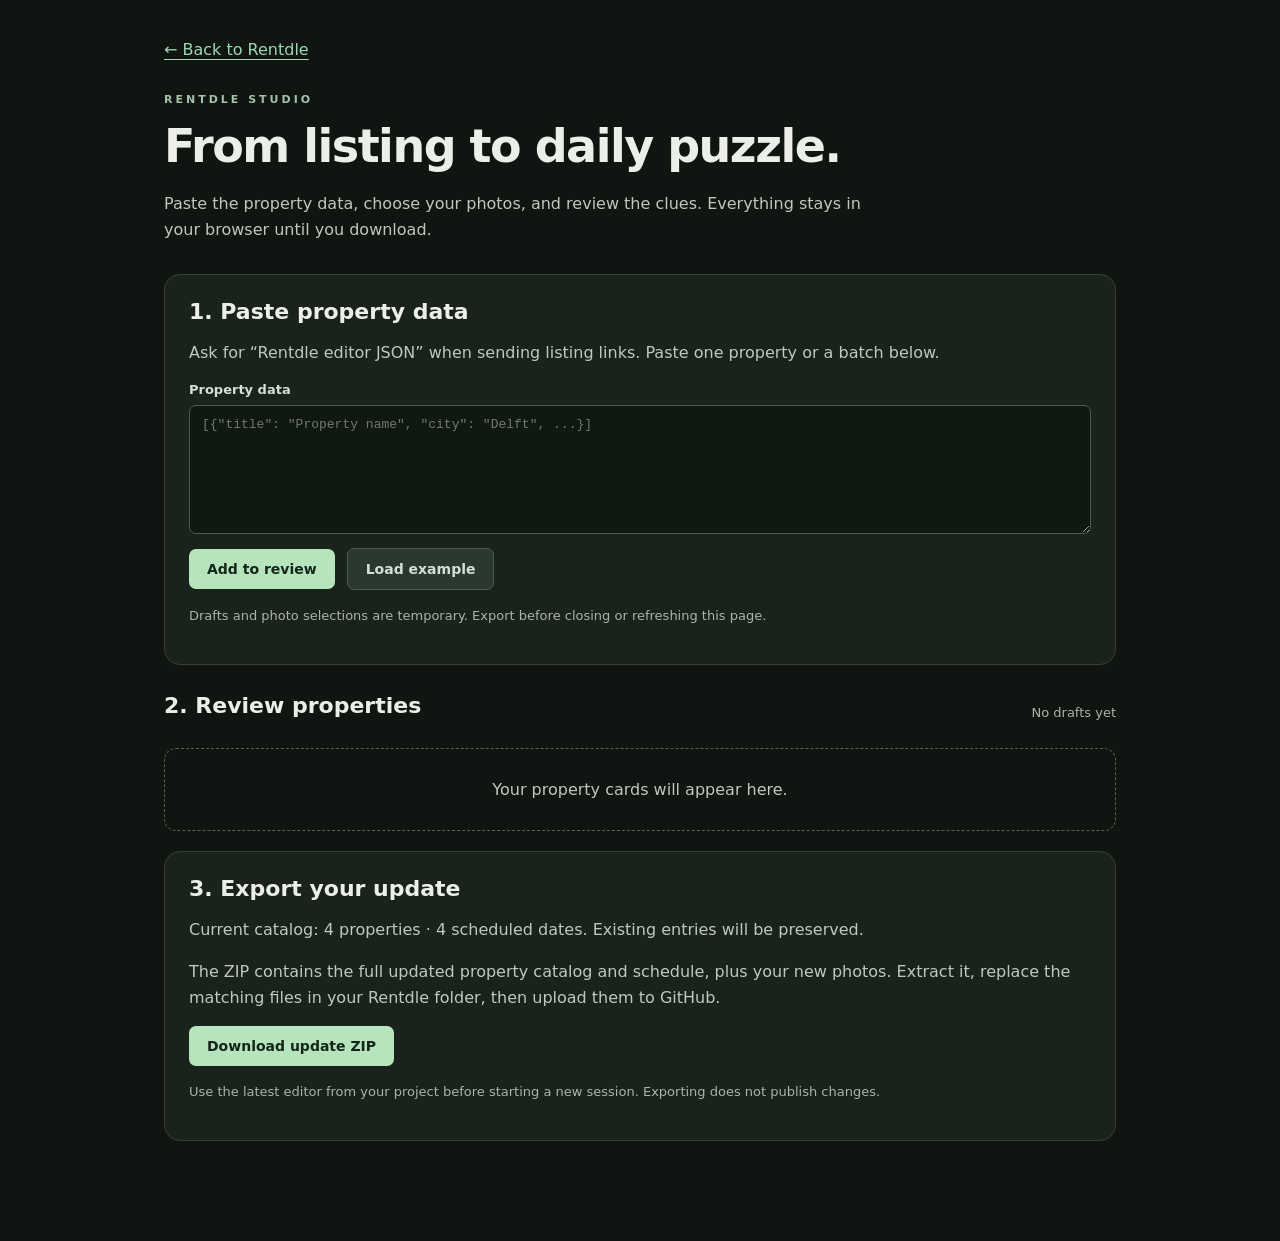
==== editor.html @ a627c155 "editor update" ====
<!doctype html>
<html lang="en"><head><meta charset="utf-8"><meta name="viewport" content="width=device-width, initial-scale=1"><title>Rentdle · Property editor</title><link rel="stylesheet" href="editor.css"></head>
<body><main>
<header><a href="index.html">← Back to Rentdle</a><p class="eyebrow">RENTDLE STUDIO</p><h1>From listing to daily puzzle.</h1><p>Paste the property data, choose your photos, and review the clues. Everything stays in your browser until you download.</p></header>
<section class="panel"><h2>1. Paste property data</h2><p>Ask for “Rentdle editor JSON” when sending listing links. Paste one property or a batch below.</p><label for="import-data">Property data</label><textarea id="import-data" rows="7" spellcheck="false" placeholder='[{"title": "Property name", "city": "Delft", ...}]'></textarea><div class="actions"><button id="import-button">Add to review</button><button class="secondary" id="example-button">Load example</button></div><p id="import-status" role="status"></p><p class="muted">Drafts and photo selections are temporary. Export before closing or refreshing this page.</p></section>
<section><div class="section-heading"><h2>2. Review properties</h2><span id="count">No drafts yet</span></div><div id="drafts"><p class="empty">Your property cards will appear here.</p></div></section>
<section class="panel"><h2>3. Export your update</h2><p id="catalog-summary"></p><p>The ZIP contains the full updated property catalog and schedule, plus your new photos. Extract it, replace the matching files in your Rentdle folder, then upload them to GitHub.</p><button id="export-button">Download update ZIP</button><div id="export-errors" role="alert"></div><p id="export-status" role="status"></p><p class="muted">Use the latest editor from your project before starting a new session. Exporting does not publish changes.</p></section>
</main><template id="card-template"><article class="panel property-card"><div class="section-heading"><h3></h3><button type="button" class="secondary remove">Remove draft</button></div><div class="fields"></div><p class="missing"></p><div class="photos"></div><label class="date-label">Puzzle date (optional)<input type="date" class="puzzle-date"></label><p class="muted">Leave blank to add this property without scheduling it.</p><div class="section-heading"><h4>Clue preview</h4><button type="button" class="secondary regenerate">Regenerate text clues</button></div><p class="muted">Photos are clues 1 and 2. Edit the text below if you want different wording.</p><div class="clue-fields"></div></article></template>
<script src="properties.js"></script><script src="schedule.js"></script><script src="editor-core.js"></script><script src="editor.js"></script></body></html>
---- editor.css ----
:root{font-family:Inter,system-ui,sans-serif;color:#eceeea;background:#101511;color-scheme:dark}*{box-sizing:border-box}body{margin:0}main{max-width:1000px;margin:auto;padding:40px 24px 72px}header{max-width:720px;margin-bottom:32px}a{color:#9ed8b3;text-underline-offset:4px}h1{font-size:clamp(30px,5vw,46px);line-height:1.1;letter-spacing:-1.5px;margin:12px 0 20px}h2{font-size:22px;margin:0 0 14px}h3{margin:0;font-size:20px}h4{font-size:17px;margin:12px 0}p{line-height:1.6;color:#bfc8c0}.eyebrow{color:#a3c2a9;letter-spacing:3px;font-size:11px;font-weight:700;margin-top:32px}.panel{background:#1a221c;border:1px solid #344036;border-radius:16px;padding:24px;margin:20px 0 28px}label{display:block;font-size:13px;font-weight:600;color:#d6ded7}input,textarea{display:block;width:100%;padding:11px 12px;margin:8px 0 0;background:#101812;border:1px solid #4b5a4e;border-radius:7px;font:inherit;color:#fff}textarea{resize:vertical;min-height:70px}#import-data{font-family:ui-monospace,monospace;font-size:13px}button{border:0;border-radius:7px;padding:12px 18px;background:#b5e4bd;color:#142619;font:inherit;font-size:14px;font-weight:700;cursor:pointer}.secondary{background:#2a382d;color:#d4dfd6;border:1px solid #4b5a4e}button:disabled{opacity:.5;cursor:wait}button:hover{filter:brightness(1.1)}.actions,.section-heading{display:flex;align-items:center;justify-content:space-between;gap:12px;flex-wrap:wrap}.actions{justify-content:flex-start;margin-top:14px}.section-heading{margin-bottom:14px}.fields{display:grid;grid-template-columns:repeat(2,minmax(0,1fr));gap:16px}.wide{grid-column:1/-1}.photos{display:grid;grid-template-columns:1fr 1fr;gap:16px;margin:20px 0}.photo-preview{width:100%;height:160px;object-fit:contain;background:#0d120e;border-radius:8px;margin-top:12px}.date-label{max-width:240px}.clue-fields{display:grid;gap:14px}.muted,#count{font-size:13px;color:#a8b5aa}.missing,#export-errors{color:#ffcd8a;white-space:pre-line;line-height:1.6}#import-status,#export-status{color:#b5e4bd;white-space:pre-line}.empty{padding:28px;text-align:center;border:1px dashed #526354;border-radius:12px}input[type=file]{font-size:12px}button:focus-visible,input:focus-visible,textarea:focus-visible,a:focus-visible{outline:3px solid #e5edab;outline-offset:3px}@media(max-width:600px){main{padding:24px 14px}.panel{padding:18px}.fields,.photos{grid-template-columns:1fr}.wide{grid-column:auto}.section-heading button{padding:9px 12px}}
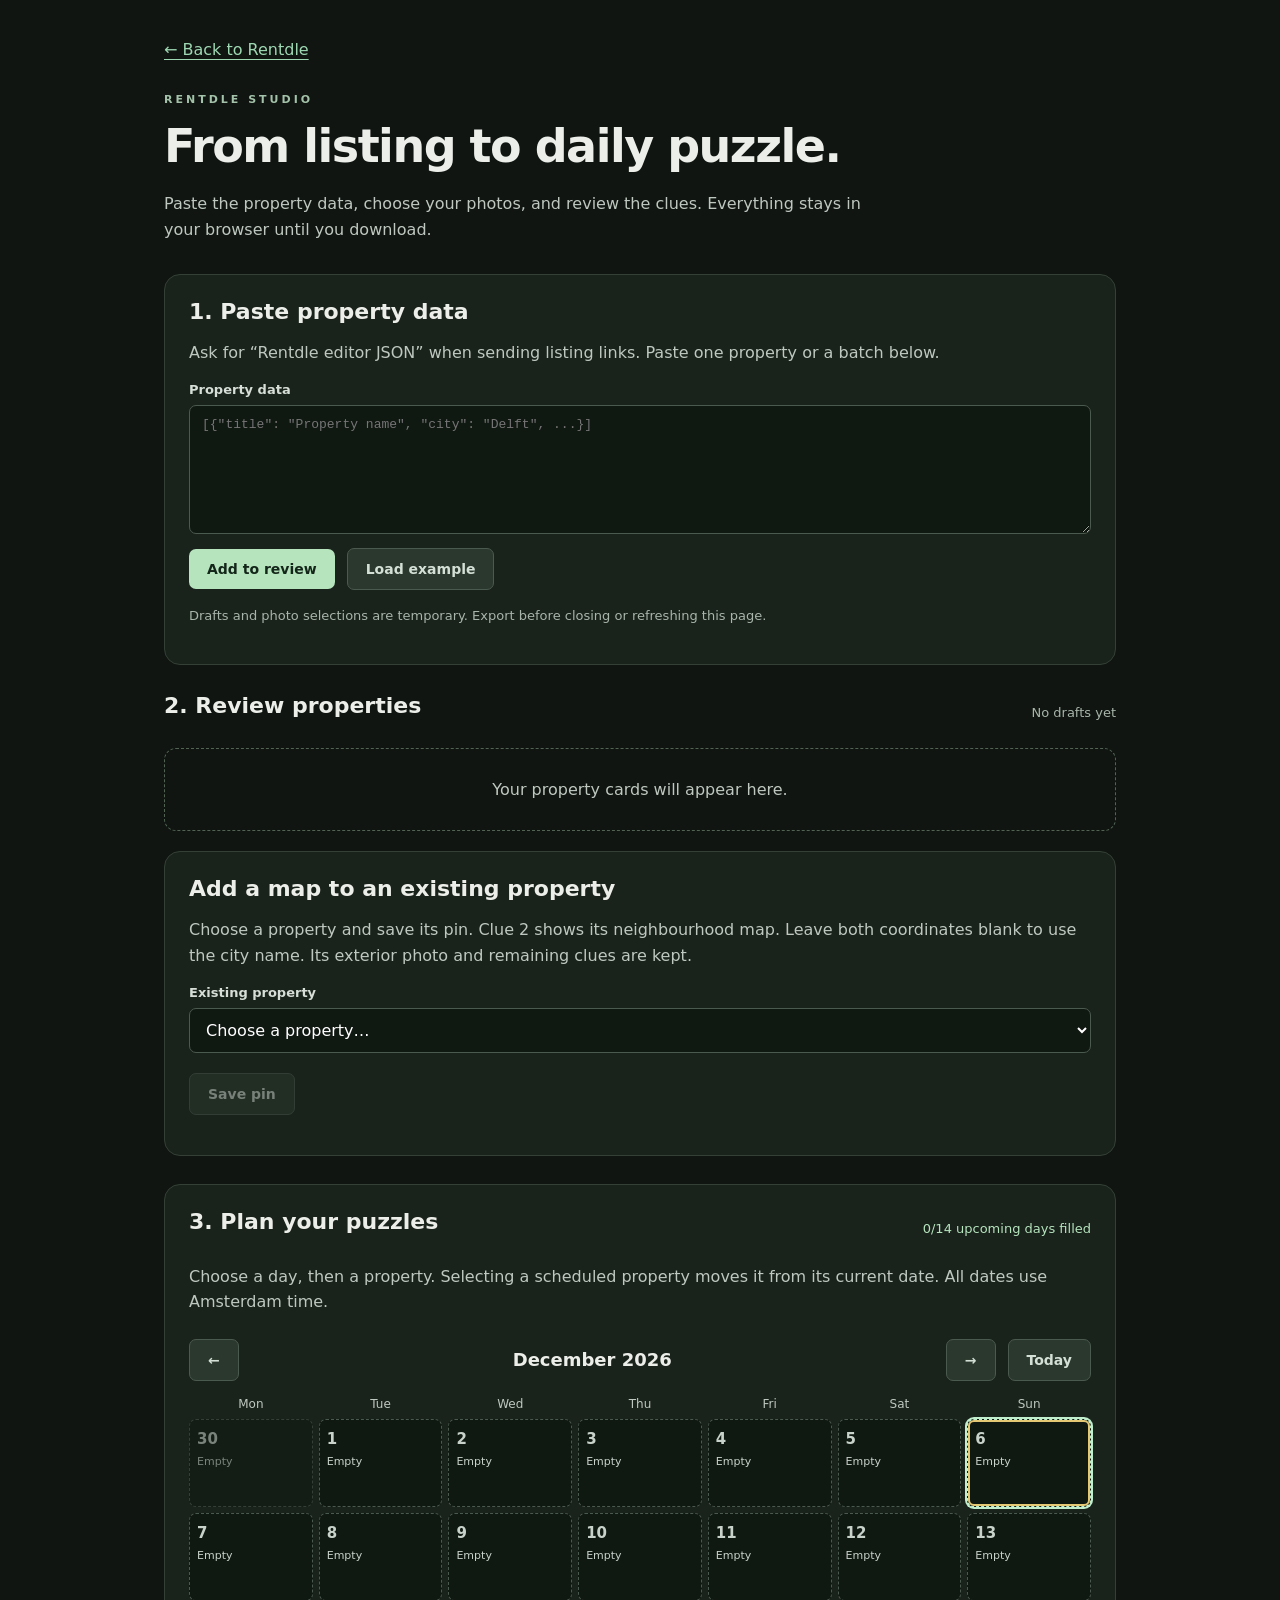
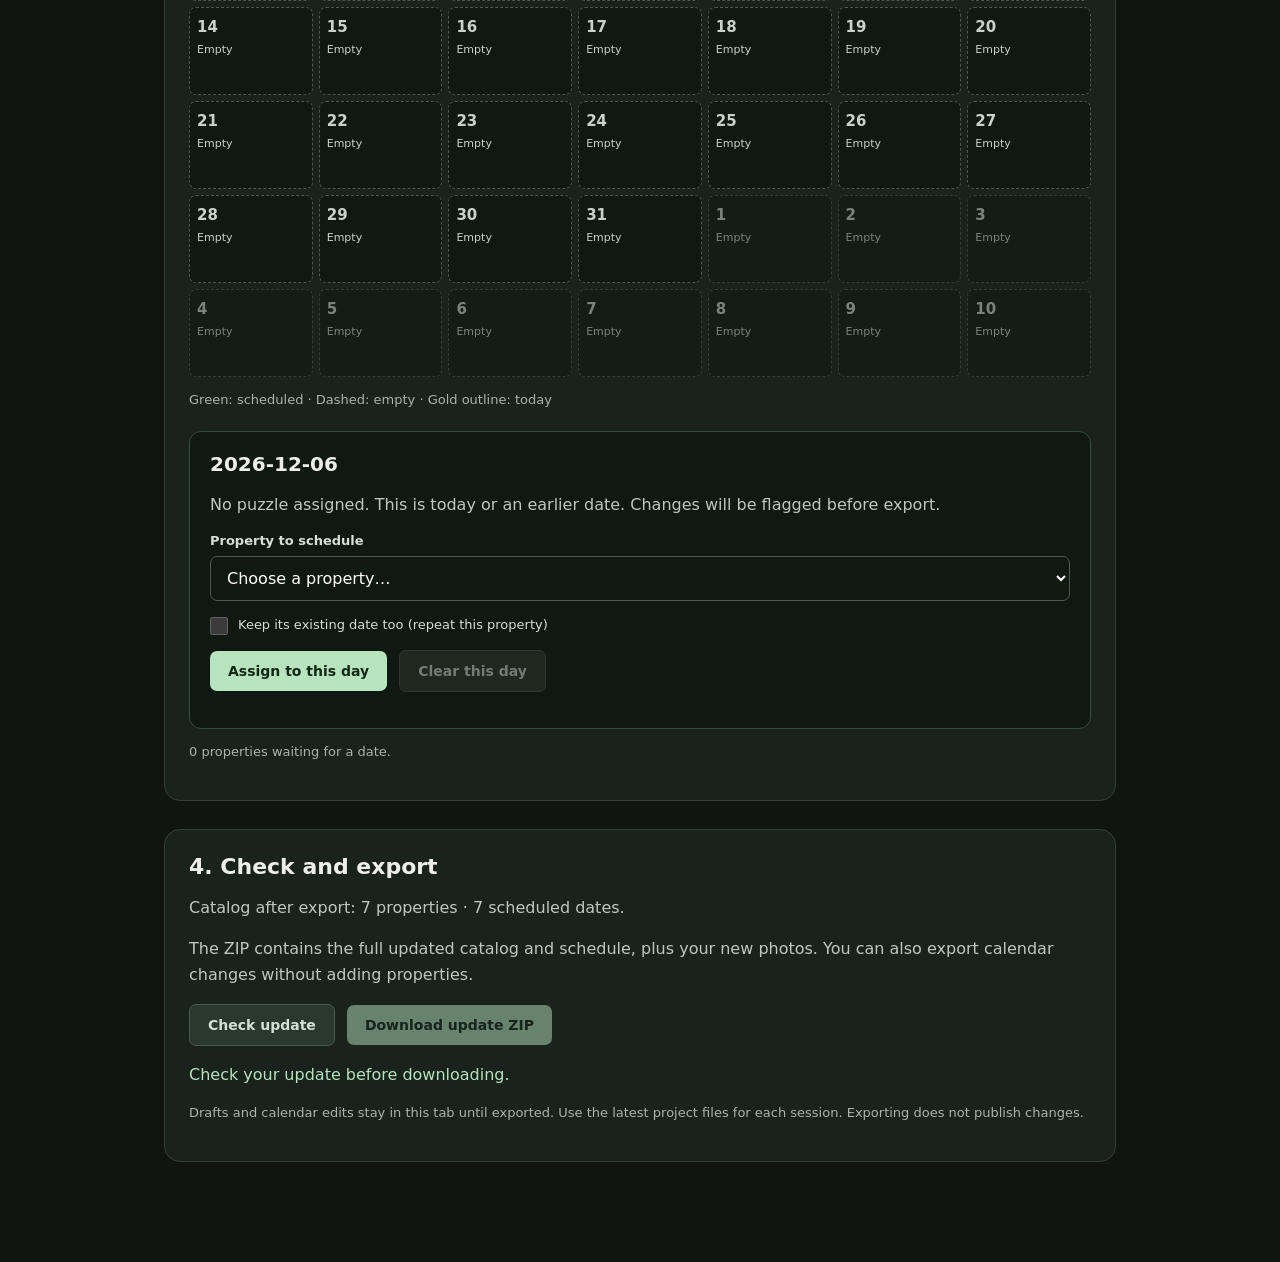
==== commit 35ba800f: "rework" ====
--- a/editor.html
+++ b/editor.html
@@ -1,9 +1,11 @@
 <!doctype html>
-<html lang="en"><head><meta charset="utf-8"><meta name="viewport" content="width=device-width, initial-scale=1"><title>Rentdle · Property editor</title><link rel="stylesheet" href="editor.css"></head>
+<html lang="en"><head><meta charset="utf-8"><meta name="viewport" content="width=device-width, initial-scale=1"><title>Rentdle · Property editor</title><link rel="stylesheet" href="editor.css"><link rel="stylesheet" href="map.css"><meta name="referrer" content="strict-origin-when-cross-origin"></head>
 <body><main>
 <header><a href="index.html">← Back to Rentdle</a><p class="eyebrow">RENTDLE STUDIO</p><h1>From listing to daily puzzle.</h1><p>Paste the property data, choose your photos, and review the clues. Everything stays in your browser until you download.</p></header>
 <section class="panel"><h2>1. Paste property data</h2><p>Ask for “Rentdle editor JSON” when sending listing links. Paste one property or a batch below.</p><label for="import-data">Property data</label><textarea id="import-data" rows="7" spellcheck="false" placeholder='[{"title": "Property name", "city": "Delft", ...}]'></textarea><div class="actions"><button id="import-button">Add to review</button><button class="secondary" id="example-button">Load example</button></div><p id="import-status" role="status"></p><p class="muted">Drafts and photo selections are temporary. Export before closing or refreshing this page.</p></section>
 <section><div class="section-heading"><h2>2. Review properties</h2><span id="count">No drafts yet</span></div><div id="drafts"><p class="empty">Your property cards will appear here.</p></div></section>
-<section class="panel"><h2>3. Export your update</h2><p id="catalog-summary"></p><p>The ZIP contains the full updated property catalog and schedule, plus your new photos. Extract it, replace the matching files in your Rentdle folder, then upload them to GitHub.</p><button id="export-button">Download update ZIP</button><div id="export-errors" role="alert"></div><p id="export-status" role="status"></p><p class="muted">Use the latest editor from your project before starting a new session. Exporting does not publish changes.</p></section>
-</main><template id="card-template"><article class="panel property-card"><div class="section-heading"><h3></h3><button type="button" class="secondary remove">Remove draft</button></div><div class="fields"></div><p class="missing"></p><div class="photos"></div><label class="date-label">Puzzle date (optional)<input type="date" class="puzzle-date"></label><p class="muted">Leave blank to add this property without scheduling it.</p><div class="section-heading"><h4>Clue preview</h4><button type="button" class="secondary regenerate">Regenerate text clues</button></div><p class="muted">Photos are clues 1 and 2. Edit the text below if you want different wording.</p><div class="clue-fields"></div></article></template>
-<script src="properties.js"></script><script src="schedule.js"></script><script src="editor-core.js"></script><script src="editor.js"></script></body></html>
+<section class="panel" id="existing-locations"><h2>Add a map to an existing property</h2><p>Choose a property and save its pin. Clue 2 shows its neighbourhood map. Leave both coordinates blank to use the city name. Its exterior photo and remaining clues are kept.</p><label for="location-property">Existing property</label><select id="location-property"><option value="">Choose a property…</option></select><div id="catalog-location" class="location-editor"></div><button id="save-location" class="secondary" disabled>Save pin</button><p id="location-status" role="status"></p></section>
+<section class="panel" id="planner"><div class="section-heading"><h2>3. Plan your puzzles</h2><span id="coverage"></span></div><p>Choose a day, then a property. Selecting a scheduled property moves it from its current date. All dates use Amsterdam time.</p><div class="calendar-toolbar"><button id="month-prev" class="secondary" aria-label="Previous month">←</button><h3 id="calendar-month"></h3><button id="month-next" class="secondary" aria-label="Next month">→</button><button id="month-today" class="secondary">Today</button></div><div class="weekdays" aria-hidden="true"><span>Mon</span><span>Tue</span><span>Wed</span><span>Thu</span><span>Fri</span><span>Sat</span><span>Sun</span></div><div id="calendar-grid" class="calendar-grid" aria-label="Puzzle dates"></div><p class="muted">Green: scheduled · Dashed: empty · Gold outline: today</p><div class="date-editor"><h3 id="selected-date-title"></h3><p id="selected-date-info"></p><label for="calendar-property">Property to schedule</label><select id="calendar-property"></select><label class="check-label"><input type="checkbox" id="repeat-property">Keep its existing date too (repeat this property)</label><div class="actions"><button id="assign-date">Assign to this day</button><button id="clear-date" class="secondary">Clear this day</button></div><p id="calendar-status" role="status"></p></div><p id="unscheduled-summary" class="muted"></p></section>
+<section class="panel" id="export-panel"><h2>4. Check and export</h2><p id="catalog-summary"></p><p>The ZIP contains the full updated catalog and schedule, plus your new photos. You can also export calendar changes without adding properties.</p><div class="actions"><button id="check-button" class="secondary">Check update</button><button id="export-button" disabled>Download update ZIP</button></div><p id="check-summary" role="status">Check your update before downloading.</p><div id="export-errors" role="alert"></div><ul id="export-warnings"></ul><label class="check-label" id="warning-ack-label" hidden><input type="checkbox" id="warning-ack">I reviewed these warnings and want to export this update.</label><p id="export-status" role="status"></p><p class="muted">Drafts and calendar edits stay in this tab until exported. Use the latest project files for each session. Exporting does not publish changes.</p></section>
+</main><template id="card-template"><article class="panel property-card"><div class="section-heading"><h3></h3><button type="button" class="secondary remove">Remove draft</button></div><div class="fields"></div><p class="missing"></p><p class="photo-help">Photos are automatically resized to a maximum of 1600 pixels and compressed. No cropping or upscaling. If an original is already smaller and within the size limit, it is kept.</p><div class="photos"></div><label class="date-label">Puzzle date (optional)<input type="date" class="puzzle-date"></label><p class="muted">Leave blank to add this property without scheduling it.</p><div class="section-heading"><h4>Clue preview</h4><button type="button" class="secondary regenerate">Regenerate text clues</button></div><p class="muted">Exterior photo: clue 1. Map or city: clue 2. Edit the area, age and furnishing, and final feature clues below.</p><div class="clue-fields"></div></article></template>
+<script src="properties.js"></script><script src="schedule.js"></script><script src="map-core.js"></script><script src="map.js"></script><script src="editor-core.js"></script><script src="editor-tools.js"></script><script src="editor.js"></script></body></html>
--- a/editor.css
+++ b/editor.css
@@ -1 +1,23 @@
 :root{font-family:Inter,system-ui,sans-serif;color:#eceeea;background:#101511;color-scheme:dark}*{box-sizing:border-box}body{margin:0}main{max-width:1000px;margin:auto;padding:40px 24px 72px}header{max-width:720px;margin-bottom:32px}a{color:#9ed8b3;text-underline-offset:4px}h1{font-size:clamp(30px,5vw,46px);line-height:1.1;letter-spacing:-1.5px;margin:12px 0 20px}h2{font-size:22px;margin:0 0 14px}h3{margin:0;font-size:20px}h4{font-size:17px;margin:12px 0}p{line-height:1.6;color:#bfc8c0}.eyebrow{color:#a3c2a9;letter-spacing:3px;font-size:11px;font-weight:700;margin-top:32px}.panel{background:#1a221c;border:1px solid #344036;border-radius:16px;padding:24px;margin:20px 0 28px}label{display:block;font-size:13px;font-weight:600;color:#d6ded7}input,textarea{display:block;width:100%;padding:11px 12px;margin:8px 0 0;background:#101812;border:1px solid #4b5a4e;border-radius:7px;font:inherit;color:#fff}textarea{resize:vertical;min-height:70px}#import-data{font-family:ui-monospace,monospace;font-size:13px}button{border:0;border-radius:7px;padding:12px 18px;background:#b5e4bd;color:#142619;font:inherit;font-size:14px;font-weight:700;cursor:pointer}.secondary{background:#2a382d;color:#d4dfd6;border:1px solid #4b5a4e}button:disabled{opacity:.5;cursor:wait}button:hover{filter:brightness(1.1)}.actions,.section-heading{display:flex;align-items:center;justify-content:space-between;gap:12px;flex-wrap:wrap}.actions{justify-content:flex-start;margin-top:14px}.section-heading{margin-bottom:14px}.fields{display:grid;grid-template-columns:repeat(2,minmax(0,1fr));gap:16px}.wide{grid-column:1/-1}.photos{display:grid;grid-template-columns:1fr 1fr;gap:16px;margin:20px 0}.photo-preview{width:100%;height:160px;object-fit:contain;background:#0d120e;border-radius:8px;margin-top:12px}.date-label{max-width:240px}.clue-fields{display:grid;gap:14px}.muted,#count{font-size:13px;color:#a8b5aa}.missing,#export-errors{color:#ffcd8a;white-space:pre-line;line-height:1.6}#import-status,#export-status{color:#b5e4bd;white-space:pre-line}.empty{padding:28px;text-align:center;border:1px dashed #526354;border-radius:12px}input[type=file]{font-size:12px}button:focus-visible,input:focus-visible,textarea:focus-visible,a:focus-visible{outline:3px solid #e5edab;outline-offset:3px}@media(max-width:600px){main{padding:24px 14px}.panel{padding:18px}.fields,.photos{grid-template-columns:1fr}.wide{grid-column:auto}.section-heading button{padding:9px 12px}}
+:root{--calendar-green:#224b32}
+[hidden]{display:none!important}
+select{display:block;width:100%;padding:11px 12px;margin-top:8px;background:#101812;border:1px solid #4b5a4e;border-radius:7px;font:inherit;color:#fff}
+select:focus-visible{outline:3px solid #e5edab;outline-offset:3px}
+.calendar-toolbar{display:flex;align-items:center;gap:12px;flex-wrap:wrap;margin:24px 0 16px}
+.calendar-toolbar h3{flex:1;text-align:center;font-size:18px}
+.calendar-grid,.weekdays{display:grid;grid-template-columns:repeat(7,minmax(0,1fr));gap:6px}
+.weekdays{text-align:center;margin-bottom:8px;font-size:12px;color:#bfc8c0}
+.calendar-day{min-width:0;min-height:88px;padding:10px 7px;text-align:left;background:#101812;color:#c8d1ca;border:1px dashed #4b5a4e;font-weight:500;display:flex;flex-direction:column;gap:7px;align-items:flex-start}
+.calendar-day span{font-size:15px;font-weight:700}.calendar-day small{width:100%;font-size:11px;line-height:1.3;overflow-wrap:anywhere;display:-webkit-box;-webkit-line-clamp:3;-webkit-box-orient:vertical;overflow:hidden}
+.calendar-day.scheduled{background:var(--calendar-green);border-style:solid;border-color:#54795b;color:#e2f3e5}
+.calendar-day.outside-month{opacity:.55}.calendar-day.today{outline:2px solid #e5c874;outline-offset:-3px}
+.calendar-day.selected{box-shadow:0 0 0 2px #c0edcc;border-color:#c0edcc}.calendar-day.conflict{background:#6b3429}
+.date-editor{padding:20px;background:#101812;border:1px solid #344b39;border-radius:12px;margin-top:20px}
+.check-label{display:flex;align-items:flex-start;gap:10px;line-height:1.6;margin-top:14px;font-weight:400}
+.check-label input{width:18px;height:18px;margin:2px 0 0;flex-shrink:0;accent-color:#b5e4bd}
+#coverage{font-size:13px;color:#b5e4bd}#calendar-status{color:#e5c874}
+.photo-status{display:block;line-height:1.6;font-weight:400;font-size:12px;margin-top:8px;color:#c0dfc6}
+.photo-help{grid-column:1/-1;font-size:13px;margin:0}
+#export-warnings{color:#e5c874;padding-left:20px;line-height:1.6;overflow-wrap:anywhere}#export-warnings li{margin:10px 0}
+#check-summary{color:#b5e4bd}#export-errors{overflow-wrap:anywhere}
+@media(max-width:600px){.calendar-grid,.weekdays{gap:4px}.calendar-day{padding:7px 4px;min-height:76px}.calendar-day small{font-size:10px}.calendar-toolbar{gap:8px}.calendar-toolbar button{padding:9px 12px}.calendar-toolbar h3{font-size:16px}.date-editor{padding:14px}}
--- a/map.css
+++ b/map.css
@@ -0,0 +1,15 @@
+.map-clue-host { width:100%; min-width:0; }
+.rentdle-map-frame { box-sizing:border-box; width:100%; border:1px solid #385443; border-radius:8px; overflow:hidden; margin-top:12px; }
+.rentdle-map { height:300px; height:clamp(230px,38svh,320px); width:100%; background:#dce6df; color:#142619; text-align:left; isolation:isolate; color-scheme:light; }
+.map-credit { background:#fff; color:#222; text-align:right; padding:5px 8px; font:12px/1.5 system-ui,sans-serif; }
+.map-credit a { color:#245c40; text-decoration:underline; }
+.map-status { font-size:13px; line-height:1.5; margin:8px 0; }
+.map-status:empty { display:none; }
+.coordinate-fields { display:grid; grid-template-columns:1fr 1fr; gap:16px; }
+.location-editor { margin:20px 0; }
+.rentdle-pin { background:transparent; border:0; }
+.rentdle-pin span { display:block; box-sizing:border-box; width:28px; height:28px; border:3px solid #fff; border-radius:50% 50% 50% 0; background:#256b48; transform:rotate(-45deg); box-shadow:0 2px 5px #0008; }
+.rentdle-pin span::after { content:''; position:absolute; width:8px; height:8px; top:7px; left:7px; border-radius:50%; background:white; }
+.rentdle-map .leaflet-control-zoom a { color:#172b1d; background:white; text-decoration:none; }
+.rentdle-map img.leaflet-tile { border:0; border-radius:0; }
+@media(max-width:480px) { .coordinate-fields { grid-template-columns:1fr; gap:12px; } }
